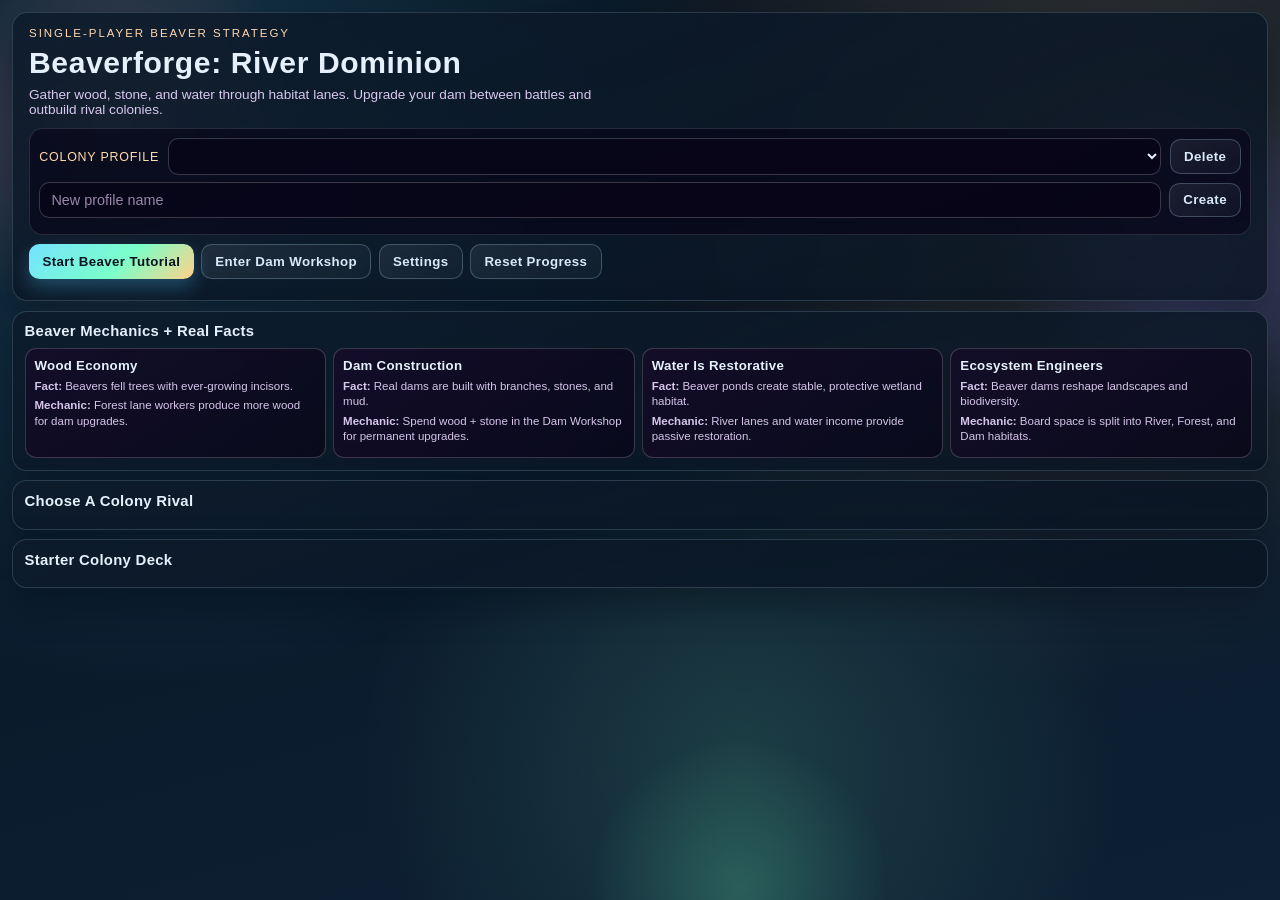
==== static/index.html @ d2a512df "backup: mobile-ready build" ====
<!doctype html>
<html lang="en">
  <head>
    <meta charset="UTF-8" />
    <meta name="viewport" content="width=device-width, initial-scale=1.0" />
    <title>Beaverforge: River Dominion</title>
    <link rel="stylesheet" href="styles.css" />
  </head>
  <body>
    <div class="atmosphere">
      <div class="orb orb-a"></div>
      <div class="orb orb-b"></div>
      <div class="orb orb-c"></div>
    </div>

    <div id="app">
      <section id="menu-screen" class="screen active">
        <header class="menu-hero">
          <p class="eyebrow">Single-Player Beaver Strategy</p>
          <h1>Beaverforge: River Dominion</h1>
          <p class="intro-copy">
            Gather wood, stone, and water through habitat lanes. Upgrade your dam between battles and outbuild rival colonies.
          </p>
          <section class="profile-panel" aria-label="Profile manager">
            <div class="profile-row">
              <label for="profile-select">Colony Profile</label>
              <select id="profile-select"></select>
              <button id="profile-delete-btn" class="ghost" type="button">Delete</button>
            </div>
            <div class="profile-row profile-create">
              <input id="profile-create-input" type="text" maxlength="24" placeholder="New profile name" />
              <button id="profile-create-btn" class="ghost" type="button">Create</button>
            </div>
            <p id="profile-stats" class="profile-stats"></p>
          </section>
          <div class="menu-actions">
            <button id="tutorial-btn" class="primary">Start Beaver Tutorial</button>
            <button id="open-dam-btn" class="ghost">Enter Dam Workshop</button>
            <button id="open-settings-btn" class="ghost">Settings</button>
            <button id="reset-progress-btn" class="ghost">Reset Progress</button>
          </div>
          <p id="menu-resource-summary" class="menu-resource-summary"></p>
        </header>

        <div class="menu-grid">
          <section class="menu-section mechanics-callout menu-mechanics">
            <h2>Beaver Mechanics + Real Facts</h2>
            <div class="fact-grid">
              <article class="fact-card">
                <h3>Wood Economy</h3>
                <p><strong>Fact:</strong> Beavers fell trees with ever-growing incisors.</p>
                <p><strong>Mechanic:</strong> Forest lane workers produce more wood for dam upgrades.</p>
              </article>
              <article class="fact-card">
                <h3>Dam Construction</h3>
                <p><strong>Fact:</strong> Real dams are built with branches, stones, and mud.</p>
                <p><strong>Mechanic:</strong> Spend wood + stone in the Dam Workshop for permanent upgrades.</p>
              </article>
              <article class="fact-card">
                <h3>Water Is Restorative</h3>
                <p><strong>Fact:</strong> Beaver ponds create stable, protective wetland habitat.</p>
                <p><strong>Mechanic:</strong> River lanes and water income provide passive restoration.</p>
              </article>
              <article class="fact-card">
                <h3>Ecosystem Engineers</h3>
                <p><strong>Fact:</strong> Beaver dams reshape landscapes and biodiversity.</p>
                <p><strong>Mechanic:</strong> Board space is split into River, Forest, and Dam habitats.</p>
              </article>
            </div>
          </section>

          <section class="menu-section menu-levels">
            <h2>Choose A Colony Rival</h2>
            <div id="level-grid" class="level-grid"></div>
          </section>

          <section class="menu-section menu-deck">
            <h2>Starter Colony Deck</h2>
            <div id="starter-deck-preview" class="card-scroll"></div>
          </section>
        </div>
      </section>

      <section id="dam-screen" class="screen">
        <header class="battle-topbar">
          <button id="dam-back-btn" class="ghost">Back To Menu</button>
          <div class="battle-title-wrap">
            <h2>The Dam Workshop</h2>
            <p>Invest resources to improve your colony and deck.</p>
          </div>
          <button id="dam-tutorial-btn" class="ghost">Tutorial</button>
        </header>

        <div class="dam-layout">
          <aside class="dam-panel">
            <h3>Stored Resources</h3>
            <div class="dam-resource-grid">
              <div class="dam-resource wood">
                <span class="resource-label">Wood</span>
                <span id="dam-wood" class="resource-value">0</span>
              </div>
              <div class="dam-resource stone">
                <span class="resource-label">Stone</span>
                <span id="dam-stone" class="resource-value">0</span>
              </div>
              <div class="dam-resource water">
                <span class="resource-label">Water</span>
                <span id="dam-water" class="resource-value">0</span>
              </div>
            </div>
            <p class="dam-note">Win battles to haul resources back to the workshop. Losses still return a reduced haul.</p>
          </aside>

          <section class="dam-panel">
            <h3>Dam Upgrades</h3>
            <div id="dam-upgrade-list" class="dam-list"></div>
          </section>

          <section class="dam-panel">
            <h3>Deck Forge</h3>
            <div id="dam-forge-list" class="dam-list"></div>
          </section>
        </div>
      </section>

      <section id="game-screen" class="screen">
        <header class="battle-topbar">
          <button id="back-to-menu-btn" class="ghost">Menu</button>
          <div class="battle-title-wrap">
            <h2 id="battle-level-name">Level</h2>
            <p id="battle-level-subtitle">Subtitle</p>
          </div>
          <button id="surrender-btn" class="ghost danger">Retreat</button>
        </header>

        <div class="battle-layout">
          <aside class="status-column">
            <div class="hero-panel enemy target-hero" id="enemy-hero-panel">
              <h3 id="enemy-hero-name">Enemy Hero</h3>
              <div class="hero-stats">
                <div class="hero-stat">
                  <span class="stat-label">Health</span>
                  <span id="enemy-health" class="stat-value">0</span>
                </div>
                <div class="hero-stat">
                  <span class="stat-label">Mana</span>
                  <span id="enemy-mana" class="stat-value">0/0</span>
                </div>
              </div>
            </div>

            <div class="turn-controls">
              <p class="turn-pill">Turn <span id="turn-count">1</span></p>
              <button id="end-turn-btn" class="primary">End Turn</button>
              <p id="selected-attacker-text" class="hint">Select one of your minions, then target an enemy.</p>
            </div>

            <div class="hero-panel player">
              <h3>Your Colony</h3>
              <div class="hero-stats">
                <div class="hero-stat">
                  <span class="stat-label">Health</span>
                  <span id="player-health" class="stat-value">0</span>
                </div>
                <div class="hero-stat">
                  <span class="stat-label">Mana</span>
                  <span id="player-mana" class="stat-value">0/0</span>
                </div>
              </div>
            </div>

            <div class="hero-panel resources-panel">
              <h3>Battle Haul</h3>
              <div class="hero-stats">
                <div class="hero-stat">
                  <span class="stat-label">Wood</span>
                  <span id="battle-wood" class="stat-value">0</span>
                </div>
                <div class="hero-stat">
                  <span class="stat-label">Stone</span>
                  <span id="battle-stone" class="stat-value">0</span>
                </div>
                <div class="hero-stat">
                  <span class="stat-label">Water</span>
                  <span id="battle-water" class="stat-value">0</span>
                </div>
              </div>
            </div>

            <div class="hero-panel keyword-legend-panel">
              <h3>Keyword Legend</h3>
              <div class="keyword-legend-list">
                <div class="keyword-legend-item">
                  <span class="keyword-chip keyword-guard" title="Must be attacked before other enemy minions or the enemy hero.">Guard</span>
                  <p>Must be attacked first. Includes <strong>Defender</strong> units.</p>
                </div>
                <div class="keyword-legend-item">
                  <span class="keyword-chip keyword-fury" title="Can attack twice each turn once ready.">Fury</span>
                  <p>Can attack twice each turn when ready.</p>
                </div>
                <div class="keyword-legend-item">
                  <span class="keyword-chip keyword-poisonous" title="Any combat damage this minion deals destroys other minions.">Poisonous</span>
                  <p>Any combat damage from it destroys minions.</p>
                </div>
                <div class="keyword-legend-item">
                  <span class="keyword-chip keyword-lifesteal" title="Damage dealt by this minion restores its hero for the same amount.">Lifesteal</span>
                  <p>Damage dealt restores that hero's Health.</p>
                </div>
              </div>
              <p class="keyword-legend-note">Visual cues: gold frame = Guard, pulse = Fury.</p>
            </div>
          </aside>

          <main class="board-column">
            <section class="lane enemy-lane">
              <h3>Enemy Habitat Board</h3>
              <div id="enemy-board" class="board-slots"></div>
            </section>

            <section class="lane player-lane">
              <h3>Your Habitat Board</h3>
              <div id="player-board" class="board-slots"></div>
            </section>

            <section class="hand-zone">
              <h3>Your Hand</h3>
              <div id="player-hand" class="hand-cards"></div>
            </section>
          </main>

          <aside class="log-column">
            <h3>Battle Log</h3>
            <div id="battle-log" class="log-feed"></div>
          </aside>
        </div>

        <div id="result-overlay" class="result-overlay hidden">
          <div class="result-card">
            <h2 id="result-title">Victory</h2>
            <p id="result-description"></p>
            <div class="result-actions">
              <button id="retry-level-btn" class="primary">Play Again</button>
              <button id="return-menu-btn" class="ghost">Back To Menu</button>
            </div>
          </div>
        </div>

        <div id="tutorial-overlay" class="tutorial-overlay hidden">
          <div class="tutorial-card">
            <p id="tutorial-step" class="tutorial-step"></p>
            <div class="tutorial-progress" aria-hidden="true">
              <span id="tutorial-progress-fill" class="tutorial-progress-fill"></span>
            </div>
            <h3 id="tutorial-title">Tutorial</h3>
            <p id="tutorial-text" class="tutorial-text"></p>
            <p id="tutorial-objective" class="tutorial-objective"></p>
            <p id="tutorial-hint" class="tutorial-hint"></p>
            <p id="tutorial-fact" class="tutorial-fact"></p>
            <div class="tutorial-actions">
              <button id="tutorial-prev-btn" class="ghost">Back</button>
              <button id="tutorial-next-btn" class="primary">Next</button>
              <button id="tutorial-close-btn" class="ghost">Skip</button>
            </div>
          </div>
        </div>

        <div id="settings-overlay" class="settings-overlay hidden">
          <div class="settings-card">
            <h3>Game Settings</h3>
            <p class="settings-copy">Customize pacing and audio mix. Saved on this browser.</p>

            <label class="settings-row" for="settings-pace">
              <span>Battle Pace</span>
              <select id="settings-pace">
                <option value="calm">Calm</option>
                <option value="normal">Normal</option>
                <option value="swift">Swift</option>
              </select>
            </label>

            <label class="settings-row range" for="settings-master">
              <span>Master Volume</span>
              <div class="settings-range-wrap">
                <input id="settings-master" type="range" min="0" max="100" step="1" />
                <span id="settings-master-value" class="settings-value">0%</span>
              </div>
            </label>

            <label class="settings-row range" for="settings-sfx">
              <span>SFX Volume</span>
              <div class="settings-range-wrap">
                <input id="settings-sfx" type="range" min="0" max="100" step="1" />
                <span id="settings-sfx-value" class="settings-value">0%</span>
              </div>
            </label>

            <label class="settings-row range" for="settings-music">
              <span>Music Volume</span>
              <div class="settings-range-wrap">
                <input id="settings-music" type="range" min="0" max="100" step="1" />
                <span id="settings-music-value" class="settings-value">0%</span>
              </div>
            </label>

            <div class="settings-actions">
              <button id="settings-reset-btn" class="ghost">Reset Defaults</button>
              <button id="settings-close-btn" class="primary">Done</button>
            </div>
          </div>
        </div>
      </section>
    </div>

    <script src="app.js"></script>
  </body>
</html>
---- static/styles.css ----
:root {
  --ink: #f7ecff;
  --ink-muted: #b7a4d6;
  --panel: rgba(16, 10, 35, 0.84);
  --panel-strong: rgba(22, 13, 45, 0.95);
  --line: rgba(255, 255, 255, 0.14);
  --gold: #ffd27c;
  --danger: #ff6e83;
  --good: #8ef0b0;
  --shadow: 0 18px 50px rgba(7, 1, 20, 0.5);
}

*,
*::before,
*::after {
  box-sizing: border-box;
}

body {
  margin: 0;
  min-height: 100vh;
  color: var(--ink);
  font-family: "Trebuchet MS", "Franklin Gothic Medium", "Gill Sans", sans-serif;
  background:
    radial-gradient(circle at 16% 10%, rgba(255, 98, 116, 0.22), transparent 36%),
    radial-gradient(circle at 82% 14%, rgba(118, 109, 255, 0.27), transparent 40%),
    radial-gradient(circle at 50% 84%, rgba(89, 238, 182, 0.18), transparent 33%),
    #090312;
}

h1,
h2,
h3,
h4 {
  font-family: "Copperplate", "Palatino Linotype", "Book Antiqua", serif;
  margin: 0;
}

button {
  border: 0;
  border-radius: 0.75rem;
  font-size: 0.95rem;
  font-weight: 700;
  letter-spacing: 0.02em;
  padding: 0.72rem 1.1rem;
  color: #19090f;
  cursor: pointer;
}

button:disabled {
  cursor: not-allowed;
  opacity: 0.45;
}

input,
select {
  border: 1px solid rgba(255, 255, 255, 0.2);
  border-radius: 0.65rem;
  font-size: 0.9rem;
  color: var(--ink);
  background: rgba(8, 4, 24, 0.78);
  padding: 0.55rem 0.7rem;
}

input::placeholder {
  color: rgba(215, 190, 232, 0.7);
}

button.is-inactive {
  opacity: 0.45;
}

.primary {
  background: linear-gradient(135deg, #ffcc84, #ff7e76 58%, #b842ff);
  box-shadow: 0 8px 20px rgba(255, 132, 125, 0.3);
}

.ghost {
  color: var(--ink);
  background: rgba(255, 255, 255, 0.05);
  border: 1px solid rgba(255, 255, 255, 0.18);
}

.ghost.danger {
  color: #ffd3db;
  border-color: rgba(255, 110, 131, 0.5);
}

.atmosphere {
  position: fixed;
  inset: 0;
  pointer-events: none;
  overflow: hidden;
}

.orb {
  position: absolute;
  border-radius: 50%;
  filter: blur(1px);
  animation: float 11s ease-in-out infinite;
}

.orb-a {
  width: 420px;
  height: 420px;
  left: -100px;
  top: -80px;
  background: radial-gradient(circle, rgba(255, 119, 129, 0.28), transparent 68%);
}

.orb-b {
  width: 360px;
  height: 360px;
  right: -90px;
  top: 80px;
  background: radial-gradient(circle, rgba(122, 118, 255, 0.3), transparent 72%);
  animation-delay: -2.5s;
}

.orb-c {
  width: 300px;
  height: 300px;
  left: 46%;
  bottom: -140px;
  background: radial-gradient(circle, rgba(103, 235, 182, 0.24), transparent 72%);
  animation-delay: -5.2s;
}

#app {
  max-width: 1400px;
  margin: 0 auto;
  padding: 1.25rem;
}

.screen {
  display: none;
}

.screen.active {
  display: block;
  animation: reveal 280ms ease-out;
}

.menu-hero {
  background: linear-gradient(145deg, rgba(30, 16, 57, 0.85), rgba(17, 8, 32, 0.95));
  border: 1px solid var(--line);
  border-radius: 1.2rem;
  padding: 1.4rem 1.4rem 1rem;
  box-shadow: var(--shadow);
}

.eyebrow {
  margin: 0 0 0.45rem;
  text-transform: uppercase;
  letter-spacing: 0.17em;
  font-size: 0.72rem;
  color: #ffd7b0;
}

.menu-hero h1 {
  font-size: clamp(1.6rem, 4.3vw, 3.2rem);
}

.intro-copy {
  max-width: 68ch;
  margin: 0.75rem 0 1.2rem;
  color: #d8c9f0;
}

.profile-panel {
  background: rgba(8, 4, 24, 0.62);
  border: 1px solid rgba(255, 255, 255, 0.12);
  border-radius: 0.85rem;
  padding: 0.75rem;
  margin-bottom: 0.8rem;
  display: grid;
  gap: 0.55rem;
}

.profile-row {
  display: flex;
  gap: 0.55rem;
  align-items: center;
}

.profile-row label {
  font-size: 0.78rem;
  letter-spacing: 0.06em;
  text-transform: uppercase;
  color: #ffd9aa;
}

.profile-row select {
  flex: 1;
  min-width: 0;
}

.profile-create input {
  flex: 1;
  min-width: 0;
}

.profile-create button {
  padding: 0.52rem 0.8rem;
}

.profile-stats {
  margin: 0;
  color: #d8c5f3;
  font-size: 0.82rem;
}

.menu-section {
  margin-top: 1.15rem;
  background: var(--panel);
  border: 1px solid var(--line);
  border-radius: 1rem;
  padding: 1rem;
}

.menu-section h2 {
  margin-bottom: 0.8rem;
}

.level-grid {
  display: grid;
  grid-template-columns: repeat(auto-fill, minmax(215px, 1fr));
  gap: 0.8rem;
}

.level-card {
  border: 1px solid rgba(255, 255, 255, 0.18);
  border-radius: 0.95rem;
  padding: 0.9rem;
  background: linear-gradient(165deg, var(--lv-start), var(--lv-end));
  color: #ffffff;
  position: relative;
  overflow: hidden;
  min-height: 208px;
  display: flex;
  flex-direction: column;
  justify-content: space-between;
}

.level-card::after {
  content: "";
  position: absolute;
  inset: 0;
  background:
    radial-gradient(circle at 12% 12%, rgba(255, 255, 255, 0.25), transparent 35%),
    linear-gradient(30deg, transparent 0%, rgba(7, 3, 26, 0.36) 100%);
  pointer-events: none;
}

.level-card > * {
  position: relative;
  z-index: 1;
}

.level-card h3 {
  font-size: 1.05rem;
  margin-bottom: 0.4rem;
}

.level-card p {
  margin: 0 0 0.45rem;
  line-height: 1.35;
  font-size: 0.85rem;
}

.status-chip {
  font-size: 0.72rem;
  text-transform: uppercase;
  letter-spacing: 0.08em;
  font-weight: 800;
  background: rgba(3, 2, 15, 0.48);
  border: 1px solid rgba(255, 255, 255, 0.22);
  padding: 0.2rem 0.5rem;
  border-radius: 999px;
  width: fit-content;
}

.level-card.locked {
  filter: grayscale(0.8) brightness(0.65);
}

.level-card button {
  margin-top: 0.5rem;
}

.card-scroll {
  display: grid;
  grid-template-columns: repeat(auto-fill, minmax(148px, 1fr));
  gap: 0.8rem;
}

.battle-topbar {
  display: grid;
  grid-template-columns: auto 1fr auto;
  gap: 0.8rem;
  align-items: center;
  background: var(--panel-strong);
  border: 1px solid var(--line);
  border-radius: 1rem;
  padding: 0.7rem;
  box-shadow: var(--shadow);
}

.battle-title-wrap {
  text-align: center;
}

.battle-title-wrap p {
  margin: 0.3rem 0 0;
  color: var(--ink-muted);
  font-size: 0.85rem;
}

.battle-layout {
  margin-top: 0.85rem;
  display: grid;
  grid-template-columns: 250px 1fr 280px;
  gap: 0.85rem;
}

.status-column,
.log-column,
.board-column {
  min-height: 520px;
}

.status-column,
.log-column {
  background: var(--panel);
  border: 1px solid var(--line);
  border-radius: 1rem;
  padding: 0.85rem;
}

.status-column {
  display: flex;
  flex-direction: column;
  gap: 0.9rem;
}

.hero-panel {
  border: 1px solid rgba(255, 255, 255, 0.18);
  border-radius: 0.95rem;
  padding: 0.75rem;
  background: linear-gradient(160deg, rgba(67, 30, 92, 0.7), rgba(11, 6, 30, 0.85));
}

.hero-panel.enemy {
  background: linear-gradient(160deg, rgba(126, 39, 66, 0.75), rgba(26, 7, 17, 0.82));
}

.hero-panel h3 {
  font-size: 1.05rem;
}

.hero-stats {
  margin-top: 0.65rem;
  display: grid;
  grid-template-columns: repeat(2, minmax(0, 1fr));
  gap: 0.45rem;
}

.hero-stat {
  background: rgba(255, 255, 255, 0.08);
  border: 1px solid rgba(255, 255, 255, 0.18);
  border-radius: 0.6rem;
  padding: 0.45rem;
  display: grid;
  gap: 0.18rem;
}

.stat-label {
  font-size: 0.72rem;
  color: #d7bee8;
  text-transform: uppercase;
  letter-spacing: 0.05em;
}

.stat-value {
  font-size: 1.15rem;
  font-weight: 800;
}

.turn-controls {
  border-radius: 0.9rem;
  padding: 0.7rem;
  background: rgba(8, 4, 24, 0.82);
  border: 1px solid rgba(255, 255, 255, 0.12);
}

.turn-pill {
  margin: 0 0 0.6rem;
  font-weight: 700;
  color: #ffddb7;
}

.hint {
  margin: 0.75rem 0 0;
  font-size: 0.82rem;
  line-height: 1.35;
  color: var(--ink-muted);
}

.keyword-legend-panel {
  background: linear-gradient(160deg, rgba(44, 20, 71, 0.72), rgba(10, 6, 29, 0.9));
}

.keyword-legend-list {
  margin-top: 0.58rem;
  display: grid;
  gap: 0.4rem;
}

.keyword-legend-item {
  display: grid;
  grid-template-columns: auto 1fr;
  gap: 0.45rem;
  align-items: start;
}

.keyword-legend-item p {
  margin: 0;
  font-size: 0.74rem;
  color: #d9c7ee;
  line-height: 1.28;
}

.keyword-legend-item .keyword-chip {
  margin-top: 0.05rem;
}

.keyword-legend-note {
  margin: 0.58rem 0 0;
  font-size: 0.74rem;
  line-height: 1.3;
  color: #f6ddb9;
}

.board-column {
  display: grid;
  grid-template-rows: auto auto 1fr;
  gap: 0.65rem;
}

.lane,
.hand-zone {
  background: var(--panel);
  border: 1px solid var(--line);
  border-radius: 1rem;
  padding: 0.8rem;
}

.lane h3,
.hand-zone h3,
.log-column h3 {
  margin-bottom: 0.65rem;
}

.board-slots {
  min-height: 180px;
  display: flex;
  flex-wrap: wrap;
  gap: 0.6rem;
  align-items: stretch;
}

.hand-cards {
  min-height: 235px;
  display: flex;
  gap: 0.7rem;
  overflow-x: auto;
  padding-bottom: 0.4rem;
}

.log-feed {
  margin-top: 0.45rem;
  max-height: 468px;
  overflow-y: auto;
  display: grid;
  gap: 0.42rem;
}

.log-entry {
  border: 1px solid rgba(255, 255, 255, 0.14);
  background: rgba(255, 255, 255, 0.05);
  border-radius: 0.7rem;
  padding: 0.55rem;
  font-size: 0.82rem;
  line-height: 1.32;
}

.game-card {
  --card-start: #8aa0ff;
  --card-end: #6a5acb;
  --card-accent: #f1efff;
  width: 152px;
  border-radius: 0.92rem;
  border: 1px solid rgba(255, 255, 255, 0.2);
  background: linear-gradient(165deg, var(--card-start), var(--card-end));
  color: #fff;
  box-shadow: 0 8px 18px rgba(8, 2, 18, 0.4);
  display: grid;
  grid-template-rows: auto auto 1fr auto auto;
  gap: 0.22rem;
  padding: 0.4rem 0.42rem 0.46rem;
  position: relative;
  overflow: hidden;
}

.game-card::before {
  content: "";
  position: absolute;
  inset: 0;
  background:
    radial-gradient(circle at 15% 10%, rgba(255, 255, 255, 0.3), transparent 36%),
    linear-gradient(38deg, rgba(3, 2, 11, 0.04), rgba(3, 2, 11, 0.42));
  pointer-events: none;
}

.game-card > * {
  position: relative;
  z-index: 1;
}

.game-card.hand-card {
  width: 178px;
  min-height: 247px;
  cursor: pointer;
  transition: transform 150ms ease, box-shadow 150ms ease;
}

.game-card.hand-card.playable:hover {
  transform: translateY(-6px) rotate(-1deg);
  box-shadow: 0 16px 26px rgba(8, 2, 18, 0.48);
}

.game-card.preview-card {
  width: 100%;
  min-height: 205px;
}

.mana-gem {
  width: 1.86rem;
  height: 1.86rem;
  border-radius: 999px;
  background: linear-gradient(155deg, #d5f3ff, #4f9dff);
  color: #051122;
  display: grid;
  place-items: center;
  font-size: 1.02rem;
  font-weight: 900;
  border: 2px solid rgba(255, 255, 255, 0.9);
}

.card-name {
  margin: 0.08rem 0 0;
  font-size: 0.86rem;
  line-height: 1.25;
}

.card-type-line {
  margin: 0;
  font-size: 0.68rem;
  text-transform: uppercase;
  letter-spacing: 0.07em;
  color: #ffedce;
}

.keyword-row {
  margin-top: 0.18rem;
  display: flex;
  flex-wrap: wrap;
  gap: 0.2rem;
}

.keyword-chip {
  font-size: 0.58rem;
  text-transform: uppercase;
  letter-spacing: 0.05em;
  font-weight: 800;
  border-radius: 999px;
  padding: 0.1rem 0.35rem;
  border: 1px solid rgba(255, 255, 255, 0.48);
  background: rgba(5, 4, 14, 0.36);
}

.keyword-chip[title] {
  cursor: help;
}

.keyword-chip.keyword-guard,
.keyword-chip.keyword-defender {
  border-color: rgba(255, 221, 125, 0.88);
  background: rgba(80, 52, 7, 0.45);
}

.keyword-chip.keyword-fury {
  border-color: rgba(255, 140, 120, 0.9);
  background: rgba(111, 28, 22, 0.45);
}

.keyword-chip.keyword-poisonous {
  border-color: rgba(154, 255, 151, 0.9);
  background: rgba(25, 80, 31, 0.45);
}

.keyword-chip.keyword-lifesteal {
  border-color: rgba(255, 162, 212, 0.9);
  background: rgba(98, 25, 72, 0.45);
}

.card-art {
  border-radius: 0.6rem;
  border: 1px solid rgba(255, 255, 255, 0.33);
  background:
    linear-gradient(145deg, rgba(255, 255, 255, 0.3), rgba(0, 0, 0, 0.15)),
    repeating-linear-gradient(
      -26deg,
      rgba(255, 255, 255, 0.12) 0,
      rgba(255, 255, 255, 0.12) 5px,
      rgba(0, 0, 0, 0.07) 5px,
      rgba(0, 0, 0, 0.07) 10px
    );
  min-height: 64px;
  display: grid;
  place-items: center;
  font-size: 0.66rem;
  text-transform: uppercase;
  letter-spacing: 0.09em;
  color: var(--card-accent);
}

.card-text {
  margin: 0;
  font-size: 0.71rem;
  line-height: 1.25;
  min-height: 32px;
}

.stats-row {
  display: grid;
  grid-template-columns: 1fr auto;
  gap: 0.28rem;
  align-items: center;
}

.minion-stats {
  display: flex;
  gap: 0.3rem;
}

.stat-pill {
  min-width: 30px;
  text-align: center;
  border-radius: 0.55rem;
  font-size: 0.72rem;
  font-weight: 900;
  padding: 0.18rem 0.35rem;
}

.stat-pill.attack {
  background: rgba(255, 131, 114, 0.35);
  border: 1px solid rgba(255, 178, 165, 0.8);
}

.stat-pill.health {
  background: rgba(130, 255, 165, 0.25);
  border: 1px solid rgba(187, 255, 204, 0.8);
}

.attack-btn {
  font-size: 0.72rem;
  padding: 0.3rem 0.55rem;
  border-radius: 0.45rem;
  background: rgba(255, 255, 255, 0.1);
  color: #fff;
  border: 1px solid rgba(255, 255, 255, 0.3);
}

.attack-btn.ready {
  background: linear-gradient(135deg, #ffd892, #ff7f72);
  color: #2f1220;
}

.selected-attacker {
  outline: 2px solid #ffe48a;
  transform: translateY(-3px);
}

.enemy-target {
  cursor: pointer;
}

.enemy-target.targetable,
.target-hero.can-target {
  box-shadow: 0 0 0 2px rgba(255, 236, 145, 0.9), 0 10px 24px rgba(255, 194, 130, 0.24);
}

.target-hero {
  transition: box-shadow 140ms ease;
}

.target-hero.guard-locked {
  opacity: 0.56;
  filter: saturate(0.7);
}

.rarity-common {
  border-color: rgba(240, 240, 240, 0.35);
}

.rarity-rare {
  border-color: rgba(126, 215, 255, 0.8);
}

.rarity-epic {
  border-color: rgba(226, 139, 255, 0.95);
}

.rarity-legendary {
  border-color: rgba(255, 211, 105, 1);
}

.empty-state {
  border: 1px dashed rgba(255, 255, 255, 0.25);
  border-radius: 0.7rem;
  min-height: 110px;
  width: 100%;
  display: grid;
  place-items: center;
  color: #b9a6d5;
  font-size: 0.84rem;
}

.result-overlay {
  position: fixed;
  inset: 0;
  background: rgba(8, 3, 17, 0.72);
  display: grid;
  place-items: center;
  z-index: 10;
}

.result-overlay.hidden {
  display: none;
}

.result-card {
  width: min(92vw, 460px);
  background: linear-gradient(170deg, rgba(43, 21, 72, 0.95), rgba(19, 7, 35, 0.96));
  border: 1px solid rgba(255, 255, 255, 0.24);
  border-radius: 1rem;
  padding: 1rem;
  text-align: center;
  box-shadow: var(--shadow);
}

.result-card h2 {
  font-size: 2rem;
}

.result-card p {
  margin: 0.5rem 0 1rem;
  color: #d8c4f0;
}

.result-actions {
  display: flex;
  gap: 0.65rem;
  justify-content: center;
}

@keyframes reveal {
  from {
    opacity: 0;
    transform: translateY(10px);
  }
  to {
    opacity: 1;
    transform: translateY(0);
  }
}

@keyframes float {
  0%,
  100% {
    transform: translateY(0) scale(1);
  }
  50% {
    transform: translateY(15px) scale(1.04);
  }
}

@keyframes fury-pulse {
  0%,
  100% {
    box-shadow: 0 0 0 1px rgba(255, 140, 120, 0.45), 0 8px 18px rgba(255, 107, 90, 0.1);
  }
  50% {
    box-shadow: 0 0 0 2px rgba(255, 140, 120, 0.85), 0 10px 24px rgba(255, 107, 90, 0.2);
  }
}

@media (max-width: 1180px) {
  .battle-layout {
    grid-template-columns: 1fr;
  }

  .status-column {
    display: grid;
    grid-template-columns: repeat(3, minmax(0, 1fr));
    align-items: stretch;
  }

  .log-column {
    min-height: 200px;
  }

  .log-feed {
    max-height: 190px;
  }
}

@media (max-width: 760px) {
  #app {
    padding: 0.75rem;
  }

  .menu-hero,
  .menu-section,
  .battle-topbar,
  .lane,
  .hand-zone,
  .status-column,
  .log-column {
    border-radius: 0.75rem;
  }

  .status-column {
    grid-template-columns: 1fr;
  }

  .battle-topbar {
    grid-template-columns: 1fr;
    text-align: center;
  }

  .battle-topbar button {
    width: 100%;
  }

  .board-slots {
    justify-content: center;
  }

  .game-card {
    width: 140px;
  }

  .game-card.hand-card {
    width: 156px;
    min-height: 230px;
  }

  .result-actions {
    flex-direction: column;
  }

  .profile-row,
  .profile-create {
    flex-direction: column;
    align-items: stretch;
  }
}
.menu-actions {
  display: flex;
  flex-wrap: wrap;
  gap: 0.6rem;
}

.tutorial-overlay {
  position: fixed;
  inset: 0;
  background: rgba(6, 2, 15, 0.8);
  display: grid;
  place-items: center;
  z-index: 12;
  padding: 1rem;
}

.tutorial-overlay.hidden {
  display: none;
}

.tutorial-card {
  width: min(92vw, 560px);
  background: linear-gradient(170deg, rgba(37, 17, 67, 0.96), rgba(16, 8, 33, 0.98));
  border: 1px solid rgba(255, 255, 255, 0.24);
  border-radius: 1rem;
  padding: 1rem;
  box-shadow: var(--shadow);
}

.tutorial-step {
  margin: 0;
  text-transform: uppercase;
  letter-spacing: 0.08em;
  font-size: 0.72rem;
  color: #ffd9aa;
}

.tutorial-card h3 {
  margin-top: 0.45rem;
  font-size: 1.3rem;
}

.tutorial-progress {
  margin-top: 0.55rem;
  width: 100%;
  height: 0.42rem;
  border-radius: 999px;
  background: rgba(255, 255, 255, 0.12);
  overflow: hidden;
}

.tutorial-progress-fill {
  display: block;
  height: 100%;
  width: 0;
  border-radius: inherit;
  background: linear-gradient(90deg, #ffcc84 0%, #ff7e76 55%, #8ef0b0 100%);
  transition: width 220ms ease;
}

.tutorial-text {
  margin: 0.5rem 0 0.6rem;
  line-height: 1.4;
  color: #d8c5f3;
}

.tutorial-objective {
  margin: 0;
  padding: 0.55rem 0.65rem;
  border-radius: 0.7rem;
  background: rgba(142, 240, 176, 0.12);
  border: 1px solid rgba(142, 240, 176, 0.35);
  color: #d5ffe5;
  font-size: 0.89rem;
}

.tutorial-hint {
  margin: 0.5rem 0 0;
  padding: 0.5rem 0.65rem;
  border-radius: 0.7rem;
  background: rgba(255, 210, 124, 0.11);
  border: 1px solid rgba(255, 210, 124, 0.35);
  color: #ffe8bc;
  font-size: 0.86rem;
}

.tutorial-fact {
  margin: 0.65rem 0 1rem;
  color: #d9cbf4;
  font-size: 0.86rem;
  line-height: 1.35;
}

.tutorial-actions {
  display: flex;
  gap: 0.55rem;
  justify-content: flex-end;
}

.tutorial-focus {
  box-shadow: 0 0 0 3px rgba(255, 222, 136, 0.95), 0 0 0 9px rgba(255, 222, 136, 0.2);
  border-radius: 0.8rem;
  transition: box-shadow 150ms ease;
}

@media (max-width: 760px) {
  .menu-actions {
    display: grid;
    grid-template-columns: 1fr;
  }

  .profile-create button {
    width: 100%;
  }

  .tutorial-actions {
    flex-direction: column;
  }
}

.menu-resource-summary {
  margin: 0.8rem 0 0;
  color: #ffe8bf;
  font-size: 0.92rem;
}

.mechanics-callout {
  border-color: rgba(166, 236, 255, 0.35);
}

.fact-grid {
  display: grid;
  grid-template-columns: repeat(auto-fit, minmax(210px, 1fr));
  gap: 0.65rem;
}

.fact-card {
  border: 1px solid rgba(255, 255, 255, 0.18);
  border-radius: 0.85rem;
  padding: 0.75rem;
  background: linear-gradient(145deg, rgba(22, 12, 41, 0.84), rgba(9, 7, 25, 0.8));
}

.fact-card h3 {
  margin-bottom: 0.4rem;
  font-size: 0.96rem;
}

.fact-card p {
  margin: 0 0 0.35rem;
  color: #d5c6ea;
  line-height: 1.32;
  font-size: 0.8rem;
}

.dam-layout {
  margin-top: 0.85rem;
  display: grid;
  grid-template-columns: 280px 1fr 1fr;
  gap: 0.85rem;
}

.dam-panel {
  background: var(--panel);
  border: 1px solid var(--line);
  border-radius: 1rem;
  padding: 0.85rem;
  min-height: 520px;
}

.dam-panel h3 {
  margin-bottom: 0.75rem;
}

.dam-note {
  margin: 0.8rem 0 0;
  font-size: 0.82rem;
  color: #cab7e6;
  line-height: 1.35;
}

.dam-resource-grid {
  display: grid;
  gap: 0.55rem;
}

.dam-resource {
  border: 1px solid rgba(255, 255, 255, 0.18);
  border-radius: 0.75rem;
  padding: 0.6rem;
  display: grid;
  gap: 0.2rem;
  background: rgba(255, 255, 255, 0.06);
}

.dam-resource.wood {
  border-color: rgba(255, 190, 120, 0.7);
}

.dam-resource.stone {
  border-color: rgba(212, 203, 188, 0.75);
}

.dam-resource.water {
  border-color: rgba(136, 213, 255, 0.8);
}

.resource-label {
  font-size: 0.74rem;
  color: #d7c4ee;
  text-transform: uppercase;
  letter-spacing: 0.06em;
}

.resource-value {
  font-size: 1.35rem;
  font-weight: 900;
}

.dam-list {
  display: grid;
  gap: 0.62rem;
}

.dam-item {
  border: 1px solid rgba(255, 255, 255, 0.2);
  border-radius: 0.85rem;
  padding: 0.68rem;
  background: rgba(255, 255, 255, 0.05);
  display: grid;
  gap: 0.38rem;
}

.dam-item h4 {
  margin: 0;
  font-size: 0.92rem;
}

.dam-item p {
  margin: 0;
  font-size: 0.79rem;
  color: #d2c0ea;
  line-height: 1.32;
}

.item-meta {
  font-size: 0.72rem;
  color: #f4ddb4;
  text-transform: uppercase;
  letter-spacing: 0.06em;
}

.cost-line {
  font-size: 0.78rem;
  color: #f8e8c9;
}

.small-btn {
  justify-self: start;
  padding: 0.44rem 0.72rem;
  font-size: 0.76rem;
  border-radius: 0.5rem;
}

.board-slots {
  min-height: 220px;
  display: grid;
  grid-template-columns: repeat(3, minmax(0, 1fr));
  gap: 0.55rem;
  align-items: start;
}

.zone-block {
  border: 1px solid rgba(255, 255, 255, 0.18);
  border-radius: 0.75rem;
  padding: 0.45rem;
  background: rgba(9, 4, 24, 0.65);
}

.zone-head {
  margin-bottom: 0.4rem;
}

.zone-head h4 {
  font-size: 0.82rem;
  margin: 0;
}

.zone-head p {
  margin: 0.22rem 0 0;
  font-size: 0.68rem;
  color: #c8b4e3;
  line-height: 1.25;
}

.zone-cards {
  display: grid;
  gap: 0.42rem;
}

.zone-river {
  border-color: rgba(120, 212, 255, 0.55);
}

.zone-forest {
  border-color: rgba(191, 255, 162, 0.5);
}

.zone-dam {
  border-color: rgba(246, 204, 155, 0.55);
}

.zone-placeholder {
  border: 1px dashed rgba(255, 255, 255, 0.2);
  border-radius: 0.55rem;
  min-height: 42px;
  display: grid;
  place-items: center;
  color: #b8a4d4;
  font-size: 0.66rem;
}

.game-card.board-card {
  width: 100%;
  min-height: 190px;
}

.game-card.board-card.has-guard {
  box-shadow: 0 0 0 2px rgba(255, 219, 120, 0.55), 0 10px 22px rgba(255, 193, 98, 0.16);
}

.game-card.board-card.has-guard .card-art {
  border-color: rgba(255, 228, 152, 0.95);
}

.game-card.board-card.has-fury {
  animation: fury-pulse 1.9s ease-in-out infinite;
}

.game-card.board-card.has-fury .attack-btn.ready {
  background: linear-gradient(135deg, #ffd78d, #ff865d 55%, #ff5a64);
}

.game-card.board-card.has-poisonous .stat-pill.attack {
  border-color: rgba(174, 255, 179, 0.9);
  background: rgba(48, 137, 58, 0.42);
}

.game-card.board-card.has-lifesteal .stat-pill.health {
  border-color: rgba(255, 180, 226, 0.9);
  background: rgba(196, 79, 154, 0.35);
}

.enemy-target.targetable.has-guard {
  box-shadow: 0 0 0 2px rgba(255, 243, 167, 0.95), 0 0 0 5px rgba(255, 207, 106, 0.3), 0 12px 28px rgba(255, 186, 90, 0.22);
}

.yield-line {
  margin: 0;
  font-size: 0.67rem;
  color: #f9efd6;
  letter-spacing: 0.02em;
}

.habitat-chip {
  display: inline-block;
  font-size: 0.64rem;
  text-transform: uppercase;
  letter-spacing: 0.07em;
  padding: 0.16rem 0.4rem;
  border-radius: 999px;
  border: 1px solid rgba(255, 255, 255, 0.28);
  background: rgba(0, 0, 0, 0.2);
}

@media (max-width: 1280px) {
  .dam-layout {
    grid-template-columns: 1fr;
  }

  .dam-panel {
    min-height: 200px;
  }
}

@media (max-width: 980px) {
  .board-slots {
    grid-template-columns: 1fr;
  }

  .zone-head h4 {
    font-size: 0.86rem;
  }
}

/* Modern compact layout refresh */
:root {
  --ink: #e6f0fb;
  --ink-muted: #9eb5ca;
  --panel: rgba(10, 22, 37, 0.72);
  --panel-strong: rgba(8, 18, 31, 0.88);
  --line: rgba(158, 197, 227, 0.2);
  --shadow: 0 16px 36px rgba(2, 10, 20, 0.4);
}

html,
body {
  height: 100%;
}

body {
  overflow: hidden;
  color: var(--ink);
  font-family: "Avenir Next", "Segoe UI", "Helvetica Neue", "Noto Sans", sans-serif;
  background:
    radial-gradient(circle at 12% 12%, rgba(80, 206, 255, 0.2), transparent 42%),
    radial-gradient(circle at 86% 18%, rgba(255, 190, 120, 0.18), transparent 40%),
    radial-gradient(circle at 58% 84%, rgba(127, 244, 184, 0.15), transparent 36%),
    linear-gradient(165deg, #05111d 0%, #0a1a2b 48%, #0d2034 100%);
}

h1,
h2,
h3,
h4 {
  font-family: "Avenir Next Condensed", "Optima", "Trebuchet MS", sans-serif;
  font-weight: 700;
  letter-spacing: 0.02em;
}

#app {
  height: 100dvh;
  max-width: min(1780px, 100vw);
  margin: 0 auto;
  padding: clamp(8px, 1vw, 12px);
  overflow: hidden;
}

.screen {
  min-height: 0;
}

.screen.active {
  display: grid;
  height: 100%;
  min-height: 0;
  gap: 0.6rem;
}

#menu-screen.screen.active {
  grid-template-rows: auto minmax(0, 1fr);
}

#dam-screen.screen.active,
#game-screen.screen.active {
  grid-template-rows: auto minmax(0, 1fr);
}

button {
  border-radius: 0.66rem;
  font-size: 0.83rem;
  font-weight: 700;
  letter-spacing: 0.03em;
  padding: 0.55rem 0.84rem;
  transition: transform 140ms ease, box-shadow 140ms ease, filter 140ms ease;
}

button:hover:not(:disabled) {
  transform: translateY(-1px);
  filter: brightness(1.04);
}

.primary {
  color: #07131f;
  background: linear-gradient(135deg, #73e3ff, #7bffc9 56%, #ffd189);
  box-shadow: 0 8px 18px rgba(80, 206, 255, 0.28);
}

.ghost {
  color: #d9e9f8;
  background: linear-gradient(145deg, rgba(230, 247, 255, 0.08), rgba(170, 211, 238, 0.04));
  border: 1px solid rgba(171, 207, 234, 0.28);
}

.menu-hero,
.menu-section,
.battle-topbar,
.status-column,
.log-column,
.lane,
.hand-zone,
.dam-panel,
.hero-panel,
.turn-controls,
.result-card,
.tutorial-card {
  background: linear-gradient(160deg, rgba(13, 27, 43, 0.9), rgba(9, 20, 34, 0.82));
  border: 1px solid rgba(168, 204, 231, 0.2);
  box-shadow: var(--shadow);
  backdrop-filter: blur(12px);
}

.menu-hero {
  border-radius: 0.95rem;
  padding: 0.86rem 1rem 0.8rem;
}

.menu-hero h1 {
  font-size: clamp(1.34rem, 2.35vw, 2.15rem);
}

.intro-copy {
  margin: 0.42rem 0 0.68rem;
  max-width: 78ch;
  font-size: 0.85rem;
}

.profile-panel {
  margin-bottom: 0.58rem;
  padding: 0.58rem;
  gap: 0.42rem;
}

.profile-stats {
  font-size: 0.73rem;
}

.menu-actions {
  gap: 0.44rem;
}

.menu-resource-summary {
  margin: 0.56rem 0 0;
  font-size: 0.8rem;
}

.menu-grid {
  min-height: 0;
  display: grid;
  gap: 0.6rem;
  grid-template-columns: minmax(0, 1.4fr) minmax(300px, 1fr);
  grid-template-rows: minmax(0, 1fr) minmax(170px, 0.78fr);
  grid-template-areas:
    "levels mechanics"
    "levels deck";
}

.menu-mechanics {
  grid-area: mechanics;
}

.menu-levels {
  grid-area: levels;
}

.menu-deck {
  grid-area: deck;
}

.menu-section {
  margin-top: 0;
  min-height: 0;
  border-radius: 0.92rem;
  padding: 0.72rem;
  overflow: hidden;
  display: grid;
  grid-template-rows: auto 1fr;
}

.menu-section h2 {
  margin-bottom: 0.52rem;
  font-size: 0.93rem;
}

.menu-levels #level-grid,
.menu-mechanics .fact-grid,
.menu-deck #starter-deck-preview {
  min-height: 0;
  overflow: auto;
  padding-right: 0.22rem;
  align-content: start;
}

.menu-levels #level-grid {
  gap: 0.56rem;
  grid-template-columns: repeat(auto-fill, minmax(170px, 1fr));
}

.menu-deck #starter-deck-preview {
  gap: 0.56rem;
  grid-template-columns: repeat(auto-fill, minmax(122px, 1fr));
}

.menu-mechanics .fact-grid {
  gap: 0.44rem;
  grid-template-columns: repeat(auto-fit, minmax(170px, 1fr));
}

.fact-card {
  border-radius: 0.7rem;
  padding: 0.56rem;
}

.fact-card h3 {
  font-size: 0.83rem;
}

.fact-card p {
  margin: 0 0 0.26rem;
  font-size: 0.72rem;
}

.level-card {
  min-height: 154px;
  border-radius: 0.74rem;
  padding: 0.62rem;
}

.level-card h3 {
  font-size: 0.86rem;
  margin-bottom: 0.28rem;
}

.level-card p {
  margin: 0 0 0.24rem;
  line-height: 1.28;
  font-size: 0.72rem;
}

.status-chip {
  font-size: 0.6rem;
  padding: 0.16rem 0.42rem;
}

.battle-topbar {
  border-radius: 0.9rem;
  padding: 0.5rem 0.68rem;
  gap: 0.55rem;
}

.battle-title-wrap h2 {
  font-size: 1.02rem;
}

.battle-title-wrap p {
  margin: 0.14rem 0 0;
  font-size: 0.72rem;
}

.battle-layout {
  margin-top: 0;
  min-height: 0;
  height: 100%;
  grid-template-columns: minmax(220px, 0.86fr) minmax(0, 1.95fr) minmax(220px, 0.92fr);
  gap: 0.62rem;
}

.status-column,
.board-column,
.log-column,
.dam-panel {
  min-height: 0;
  height: 100%;
}

.status-column,
.log-column {
  border-radius: 0.92rem;
  padding: 0.62rem;
}

.status-column {
  gap: 0.52rem;
  overflow: hidden;
}

.hero-panel {
  border-radius: 0.7rem;
  padding: 0.5rem;
}

.hero-panel h3 {
  font-size: 0.82rem;
}

.hero-stats {
  margin-top: 0.38rem;
  gap: 0.3rem;
}

.hero-stat {
  border-radius: 0.48rem;
  padding: 0.34rem;
}

.stat-label {
  font-size: 0.62rem;
}

.stat-value {
  font-size: 0.91rem;
}

.turn-controls {
  border-radius: 0.7rem;
  padding: 0.5rem;
}

.turn-pill {
  margin: 0 0 0.42rem;
  font-size: 0.8rem;
}

.hint {
  margin: 0.42rem 0 0;
  font-size: 0.68rem;
  line-height: 1.28;
}

.keyword-legend-list {
  margin-top: 0.38rem;
  gap: 0.24rem;
}

.keyword-legend-item p,
.keyword-legend-note {
  font-size: 0.64rem;
  line-height: 1.25;
}

.board-column {
  min-height: 0;
  gap: 0.48rem;
  grid-template-rows: minmax(0, 1fr) minmax(0, 1fr) minmax(0, 0.92fr);
}

.lane,
.hand-zone {
  min-height: 0;
  border-radius: 0.84rem;
  padding: 0.5rem;
  display: grid;
  grid-template-rows: auto 1fr;
  overflow: hidden;
}

.lane h3,
.hand-zone h3,
.log-column h3 {
  margin-bottom: 0.38rem;
  font-size: 0.82rem;
}

.board-slots {
  min-height: 0;
  height: 100%;
  gap: 0.42rem;
}

.zone-block {
  border-radius: 0.64rem;
  padding: 0.34rem;
}

.zone-head {
  margin-bottom: 0.25rem;
}

.zone-head h4 {
  font-size: 0.72rem;
}

.zone-head p {
  margin-top: 0.12rem;
  font-size: 0.58rem;
  line-height: 1.22;
}

.zone-cards {
  gap: 0.3rem;
}

.zone-placeholder {
  min-height: 32px;
  border-radius: 0.44rem;
  font-size: 0.58rem;
}

.hand-cards {
  min-height: 0;
  height: 100%;
  gap: 0.46rem;
  overflow: auto;
  padding-bottom: 0.12rem;
}

.log-column {
  display: grid;
  grid-template-rows: auto 1fr;
}

.log-feed {
  max-height: none;
  min-height: 0;
  height: 100%;
  margin-top: 0.2rem;
  gap: 0.3rem;
}

.log-entry {
  border-radius: 0.56rem;
  padding: 0.38rem;
  font-size: 0.67rem;
  line-height: 1.26;
}

.dam-layout {
  margin-top: 0;
  min-height: 0;
  height: 100%;
  grid-template-columns: minmax(220px, 0.85fr) minmax(0, 1fr) minmax(0, 1fr);
  gap: 0.62rem;
}

.dam-panel {
  border-radius: 0.92rem;
  padding: 0.62rem;
  display: grid;
  grid-template-rows: auto 1fr;
}

.dam-panel h3 {
  margin-bottom: 0.48rem;
  font-size: 0.86rem;
}

.dam-resource-grid {
  gap: 0.36rem;
}

.dam-resource {
  border-radius: 0.56rem;
  padding: 0.44rem;
}

.resource-label {
  font-size: 0.64rem;
}

.resource-value {
  font-size: 1.04rem;
}

.dam-note {
  margin: 0.48rem 0 0;
  font-size: 0.67rem;
  line-height: 1.26;
}

.dam-list {
  min-height: 0;
  overflow: auto;
  gap: 0.46rem;
  padding-right: 0.16rem;
}

.dam-item {
  border-radius: 0.65rem;
  padding: 0.46rem;
  gap: 0.24rem;
}

.dam-item h4 {
  font-size: 0.78rem;
}

.dam-item p {
  font-size: 0.66rem;
  line-height: 1.26;
}

.item-meta {
  font-size: 0.6rem;
}

.cost-line {
  font-size: 0.64rem;
}

.small-btn {
  padding: 0.3rem 0.5rem;
  font-size: 0.62rem;
}

.game-card {
  border-radius: 0.75rem;
  width: 134px;
  padding: 0.32rem 0.34rem 0.36rem;
  gap: 0.16rem;
  border: 1px solid rgba(174, 213, 240, 0.34);
  box-shadow: 0 8px 16px rgba(2, 10, 20, 0.38);
  background: linear-gradient(160deg, var(--card-start), var(--card-end));
}

.game-card::before {
  background:
    radial-gradient(circle at 16% 10%, rgba(255, 255, 255, 0.28), transparent 34%),
    linear-gradient(40deg, rgba(3, 12, 21, 0.04), rgba(3, 12, 21, 0.38));
}

.game-card.hand-card {
  width: 152px;
  min-height: 206px;
}

.game-card.preview-card {
  min-height: 168px;
}

.game-card.board-card {
  min-height: 156px;
}

.mana-gem {
  width: 1.46rem;
  height: 1.46rem;
  font-size: 0.84rem;
  border-width: 1.5px;
  background: linear-gradient(160deg, #dbf8ff, #58cbff);
}

.card-name {
  margin: 0.02rem 0 0;
  font-size: 0.74rem;
}

.card-type-line {
  font-size: 0.57rem;
  letter-spacing: 0.08em;
}

.keyword-row {
  margin-top: 0.11rem;
  gap: 0.16rem;
}

.keyword-chip {
  font-size: 0.5rem;
  padding: 0.08rem 0.28rem;
}

.yield-line {
  font-size: 0.57rem;
}

.card-art {
  min-height: 46px;
  font-size: 0.56rem;
  border-radius: 0.46rem;
}

.habitat-chip {
  font-size: 0.55rem;
  padding: 0.13rem 0.34rem;
}

.card-text {
  font-size: 0.61rem;
  line-height: 1.18;
  min-height: 20px;
}

.stats-row {
  gap: 0.2rem;
}

.minion-stats {
  gap: 0.22rem;
}

.stat-pill {
  min-width: 22px;
  border-radius: 0.4rem;
  font-size: 0.61rem;
  padding: 0.09rem 0.23rem;
}

.attack-btn {
  font-size: 0.58rem;
  border-radius: 0.38rem;
  padding: 0.2rem 0.38rem;
}

.result-card {
  border-radius: 0.85rem;
  width: min(90vw, 430px);
  padding: 0.86rem;
}

.result-card h2 {
  font-size: 1.6rem;
}

.result-card p {
  margin: 0.45rem 0 0.72rem;
  font-size: 0.84rem;
}

.tutorial-card {
  width: min(92vw, 500px);
  border-radius: 0.86rem;
  padding: 0.86rem;
}

.tutorial-card h3 {
  font-size: 1.1rem;
}

.tutorial-text,
.tutorial-fact,
.tutorial-objective,
.tutorial-hint {
  font-size: 0.8rem;
}

::-webkit-scrollbar {
  width: 9px;
  height: 9px;
}

::-webkit-scrollbar-track {
  background: rgba(9, 22, 36, 0.5);
}

::-webkit-scrollbar-thumb {
  border-radius: 999px;
  background: linear-gradient(180deg, rgba(108, 219, 255, 0.72), rgba(123, 255, 206, 0.56));
  border: 2px solid rgba(9, 22, 36, 0.6);
}

@media (max-width: 1280px) {
  body {
    overflow: auto;
  }

  #app {
    height: auto;
    min-height: 100dvh;
    overflow: visible;
  }

  .screen.active {
    height: auto;
  }

  .menu-grid {
    grid-template-columns: 1fr;
    grid-template-rows: auto;
    grid-template-areas:
      "mechanics"
      "levels"
      "deck";
  }

  .battle-layout,
  .dam-layout {
    height: auto;
    grid-template-columns: 1fr;
  }

  .status-column,
  .board-column,
  .log-column,
  .dam-panel {
    height: auto;
  }

  .board-column {
    grid-template-rows: auto;
  }
}

@media (max-width: 760px) {
  body {
    overflow: auto;
  }

  #app {
    padding-top: max(8px, env(safe-area-inset-top));
    padding-right: max(8px, env(safe-area-inset-right));
    padding-bottom: max(10px, env(safe-area-inset-bottom));
    padding-left: max(8px, env(safe-area-inset-left));
  }

  .screen.active {
    gap: 0.45rem;
  }

  button {
    min-height: 44px;
  }

  .menu-hero,
  .menu-section,
  .battle-topbar,
  .status-column,
  .lane,
  .hand-zone,
  .log-column,
  .dam-panel {
    padding: 0.56rem;
  }

  .menu-levels #level-grid {
    grid-template-columns: 1fr;
  }

  .battle-topbar {
    grid-template-columns: 1fr;
    text-align: center;
  }

  .battle-topbar button {
    width: 100%;
  }

  .menu-actions {
    display: grid;
    grid-template-columns: 1fr;
  }

  .board-column {
    gap: 0.42rem;
  }

  .hand-cards {
    display: flex;
    overflow-x: auto;
    overflow-y: hidden;
    scroll-snap-type: x mandatory;
    gap: 0.4rem;
  }

  .game-card.hand-card {
    min-width: 140px;
    width: 140px;
    scroll-snap-align: start;
  }

  .game-card.board-card {
    min-height: 148px;
  }

  .tutorial-actions {
    flex-direction: column;
  }
}

@media (max-width: 480px) {
  .battle-title-wrap h2 {
    font-size: 0.92rem;
  }

  .battle-title-wrap p {
    font-size: 0.66rem;
  }

  .keyword-legend-panel {
    display: none;
  }

  .hero-panel h3 {
    font-size: 0.78rem;
  }

  .stat-value {
    font-size: 0.84rem;
  }

  .zone-head p {
    display: none;
  }

  .game-card.hand-card {
    min-width: 132px;
    width: 132px;
    min-height: 196px;
  }
}

.settings-overlay {
  position: fixed;
  inset: 0;
  z-index: 14;
  display: grid;
  place-items: center;
  padding: 0.9rem;
  background: rgba(4, 10, 16, 0.74);
}

.settings-overlay.hidden {
  display: none;
}

.settings-card {
  width: min(92vw, 500px);
  border-radius: 0.92rem;
  border: 1px solid rgba(167, 210, 239, 0.24);
  background: linear-gradient(160deg, rgba(14, 30, 48, 0.96), rgba(8, 19, 31, 0.96));
  box-shadow: 0 18px 44px rgba(2, 8, 15, 0.5);
  padding: 0.86rem;
  display: grid;
  gap: 0.6rem;
}

.settings-card h3 {
  margin: 0;
  font-size: 1rem;
}

.settings-copy {
  margin: 0;
  color: #a9bfd1;
  font-size: 0.76rem;
}

.settings-row {
  display: grid;
  gap: 0.35rem;
  font-size: 0.77rem;
  color: #d8e8f6;
}

.settings-row > span {
  font-weight: 650;
  letter-spacing: 0.03em;
}

.settings-row select,
.settings-row input[type="range"] {
  width: 100%;
}

.settings-range-wrap {
  display: grid;
  grid-template-columns: 1fr auto;
  gap: 0.55rem;
  align-items: center;
}

.settings-value {
  min-width: 46px;
  text-align: right;
  font-variant-numeric: tabular-nums;
  color: #9ee8d0;
  font-size: 0.72rem;
}

.settings-actions {
  display: flex;
  justify-content: flex-end;
  gap: 0.45rem;
  margin-top: 0.15rem;
}
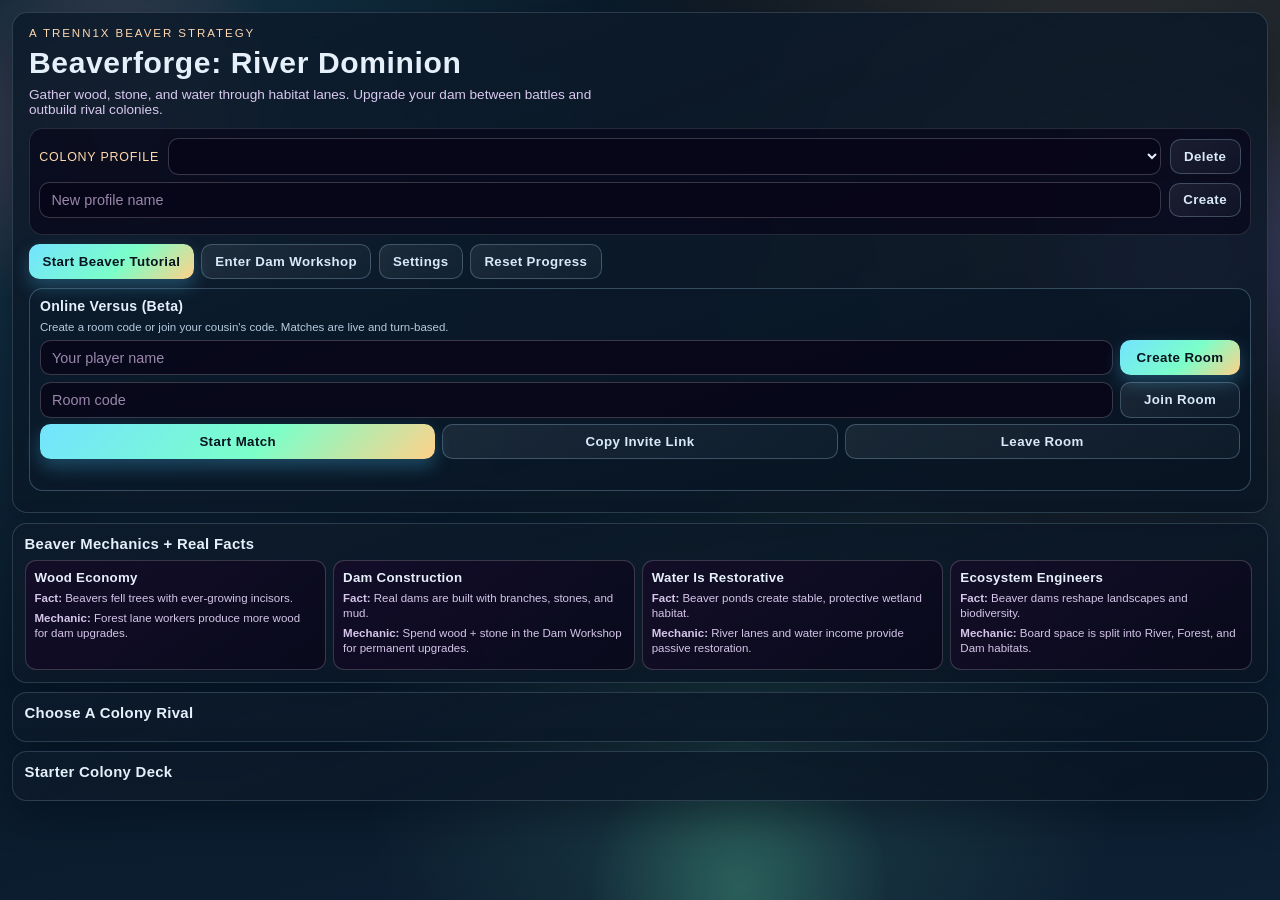
==== commit a7f954dc: "add multiplayer beta and trenn1x zero-budget launch kit" ====
--- a/static/index.html
+++ b/static/index.html
@@ -3,7 +3,14 @@
   <head>
     <meta charset="UTF-8" />
     <meta name="viewport" content="width=device-width, initial-scale=1.0" />
+    <meta name="theme-color" content="#0a1a2b" />
+    <meta name="apple-mobile-web-app-capable" content="yes" />
+    <meta name="apple-mobile-web-app-status-bar-style" content="black-translucent" />
+    <meta name="apple-mobile-web-app-title" content="Beaverforge" />
     <title>Beaverforge: River Dominion</title>
+    <link rel="manifest" href="manifest.webmanifest" />
+    <link rel="icon" type="image/svg+xml" href="icons/beaverforge-icon.svg" />
+    <link rel="apple-touch-icon" href="icons/beaverforge-icon.svg" />
     <link rel="stylesheet" href="styles.css" />
   </head>
   <body>
@@ -16,7 +23,7 @@
     <div id="app">
       <section id="menu-screen" class="screen active">
         <header class="menu-hero">
-          <p class="eyebrow">Single-Player Beaver Strategy</p>
+          <p class="eyebrow">A trenn1x Beaver Strategy</p>
           <h1>Beaverforge: River Dominion</h1>
           <p class="intro-copy">
             Gather wood, stone, and water through habitat lanes. Upgrade your dam between battles and outbuild rival colonies.
@@ -39,6 +46,24 @@
             <button id="open-settings-btn" class="ghost">Settings</button>
             <button id="reset-progress-btn" class="ghost">Reset Progress</button>
           </div>
+          <section class="multiplayer-panel" aria-label="Online multiplayer">
+            <h2>Online Versus (Beta)</h2>
+            <p class="multiplayer-copy">Create a room code or join your cousin's code. Matches are live and turn-based.</p>
+            <div class="multiplayer-row">
+              <input id="mp-name-input" type="text" maxlength="24" placeholder="Your player name" />
+              <button id="mp-create-btn" class="primary" type="button">Create Room</button>
+            </div>
+            <div class="multiplayer-row">
+              <input id="mp-room-input" type="text" maxlength="8" placeholder="Room code" />
+              <button id="mp-join-btn" class="ghost" type="button">Join Room</button>
+            </div>
+            <div class="multiplayer-row multiplayer-actions">
+              <button id="mp-start-btn" class="primary" type="button">Start Match</button>
+              <button id="mp-copy-btn" class="ghost" type="button">Copy Invite Link</button>
+              <button id="mp-leave-btn" class="ghost" type="button">Leave Room</button>
+            </div>
+            <p id="mp-status-text" class="multiplayer-status"></p>
+          </section>
           <p id="menu-resource-summary" class="menu-resource-summary"></p>
         </header>
 
@@ -133,7 +158,13 @@
           <button id="surrender-btn" class="ghost danger">Retreat</button>
         </header>
 
-        <div class="battle-layout">
+        <div id="mobile-battle-tabs" class="mobile-battle-tabs" role="tablist" aria-label="Battle panel view">
+          <button type="button" class="mobile-pane-tab active" data-mobile-pane="board" aria-selected="true">Board</button>
+          <button type="button" class="mobile-pane-tab" data-mobile-pane="status" aria-selected="false">Colony</button>
+          <button type="button" class="mobile-pane-tab" data-mobile-pane="log" aria-selected="false">Log</button>
+        </div>
+
+        <div id="battle-layout" class="battle-layout">
           <aside class="status-column">
             <div class="hero-panel enemy target-hero" id="enemy-hero-panel">
               <h3 id="enemy-hero-name">Enemy Hero</h3>
@@ -241,6 +272,7 @@
             <div class="result-actions">
               <button id="retry-level-btn" class="primary">Play Again</button>
               <button id="return-menu-btn" class="ghost">Back To Menu</button>
+              <button id="share-result-btn" class="ghost">Share Result</button>
             </div>
           </div>
         </div>
--- a/static/styles.css
+++ b/static/styles.css
@@ -1404,6 +1404,57 @@
   font-size: 0.73rem;
 }
 
+.multiplayer-panel {
+  margin-top: 0.56rem;
+  border-radius: 0.85rem;
+  border: 1px solid rgba(170, 210, 236, 0.28);
+  background: linear-gradient(160deg, rgba(12, 28, 45, 0.84), rgba(8, 20, 33, 0.78));
+  padding: 0.62rem;
+  display: grid;
+  gap: 0.42rem;
+}
+
+.multiplayer-panel h2 {
+  margin: 0;
+  font-size: 0.88rem;
+}
+
+.multiplayer-copy {
+  margin: 0;
+  color: #b6cade;
+  font-size: 0.72rem;
+}
+
+.multiplayer-row {
+  display: grid;
+  grid-template-columns: 1fr auto;
+  gap: 0.42rem;
+}
+
+.multiplayer-row input {
+  width: 100%;
+  text-transform: none;
+}
+
+.multiplayer-row button {
+  min-width: 120px;
+}
+
+.multiplayer-actions {
+  grid-template-columns: repeat(3, minmax(0, 1fr));
+}
+
+.multiplayer-actions button {
+  min-width: 0;
+}
+
+.multiplayer-status {
+  margin: 0;
+  font-size: 0.73rem;
+  color: #d3e8f9;
+  min-height: 1.2em;
+}
+
 .menu-actions {
   gap: 0.44rem;
 }
@@ -2141,3 +2192,75 @@
   gap: 0.45rem;
   margin-top: 0.15rem;
 }
+
+.mobile-battle-tabs {
+  display: none;
+}
+
+.mobile-pane-tab {
+  background: linear-gradient(150deg, rgba(180, 218, 240, 0.15), rgba(120, 200, 238, 0.08));
+  border: 1px solid rgba(171, 210, 235, 0.3);
+  border-radius: 0.58rem;
+  color: #d5e7f6;
+  font-size: 0.74rem;
+  font-weight: 700;
+  letter-spacing: 0.04em;
+  min-height: 40px;
+  padding: 0.42rem 0.55rem;
+}
+
+.mobile-pane-tab.active {
+  color: #072035;
+  border-color: rgba(128, 235, 203, 0.64);
+  background: linear-gradient(140deg, #73e3ff, #86ffc3 55%, #ffd68f);
+  box-shadow: 0 8px 18px rgba(64, 196, 232, 0.28);
+}
+
+@media (max-width: 760px) {
+  .mobile-battle-tabs {
+    display: grid;
+    grid-template-columns: repeat(3, minmax(0, 1fr));
+    gap: 0.32rem;
+    position: sticky;
+    top: 0;
+    z-index: 8;
+    background: linear-gradient(180deg, rgba(9, 22, 36, 0.95), rgba(9, 22, 36, 0.72));
+    border: 1px solid rgba(164, 206, 233, 0.24);
+    border-radius: 0.72rem;
+    padding: 0.32rem;
+    backdrop-filter: blur(10px);
+  }
+
+  #battle-layout {
+    grid-template-columns: 1fr;
+  }
+
+  #battle-layout.mobile-pane-board .status-column,
+  #battle-layout.mobile-pane-board .log-column {
+    display: none;
+  }
+
+  #battle-layout.mobile-pane-status .board-column,
+  #battle-layout.mobile-pane-status .log-column {
+    display: none;
+  }
+
+  #battle-layout.mobile-pane-log .board-column,
+  #battle-layout.mobile-pane-log .status-column {
+    display: none;
+  }
+
+  #battle-layout.mobile-pane-board .board-column,
+  #battle-layout.mobile-pane-status .status-column,
+  #battle-layout.mobile-pane-log .log-column {
+    display: grid;
+  }
+
+  .multiplayer-row {
+    grid-template-columns: 1fr;
+  }
+
+  .multiplayer-actions {
+    grid-template-columns: 1fr;
+  }
+}
